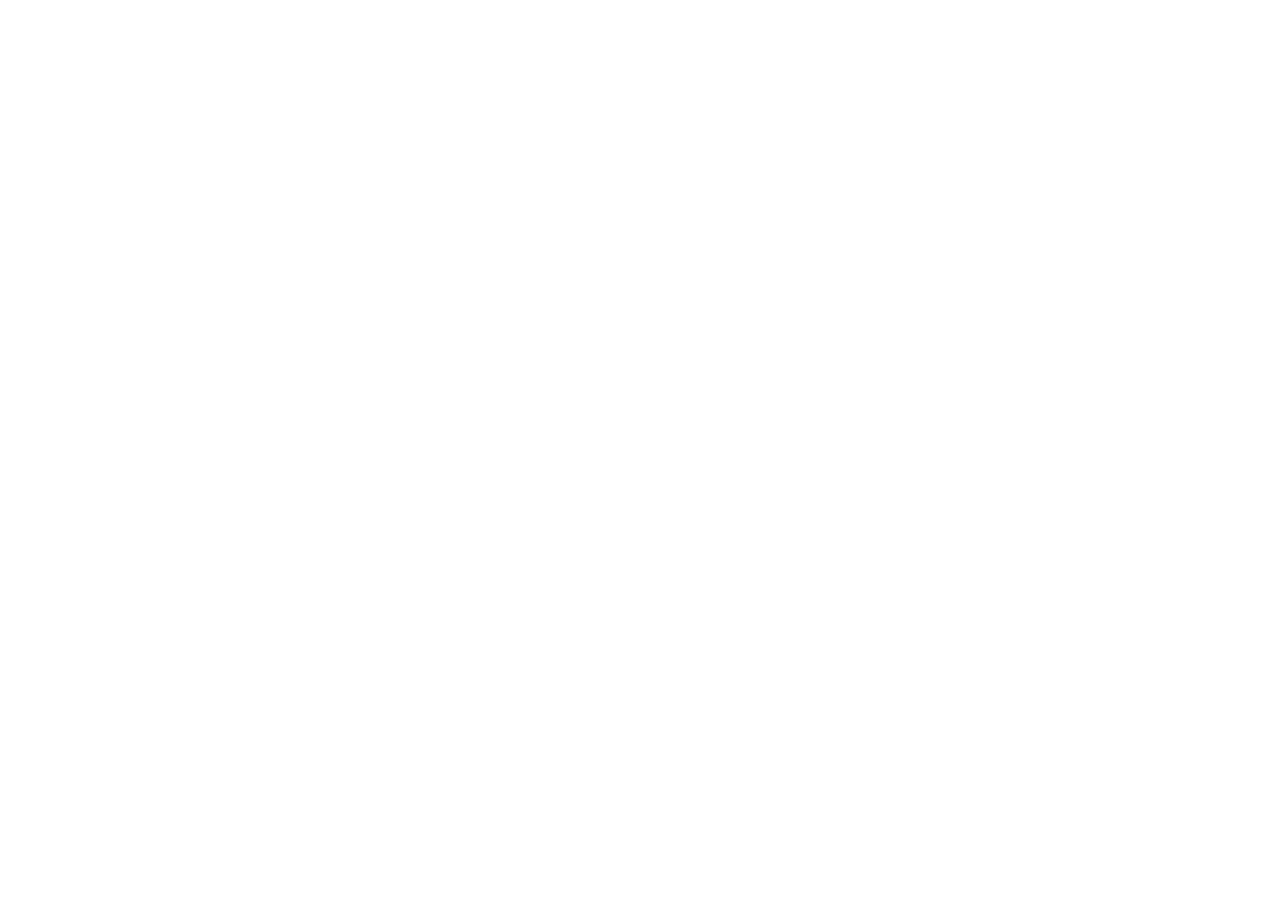
==== recipes/carbonara.html @ 93001343 "Created recipe html files" ====
<!DOCTYPE html>
<html lang="en">
<head>
    <meta charset="UTF-8">
    <meta name="viewport" content="width=device-width, initial-scale=1.0">
    <title>Carbonara</title>
</head>
<body>
    
</body>
</html>
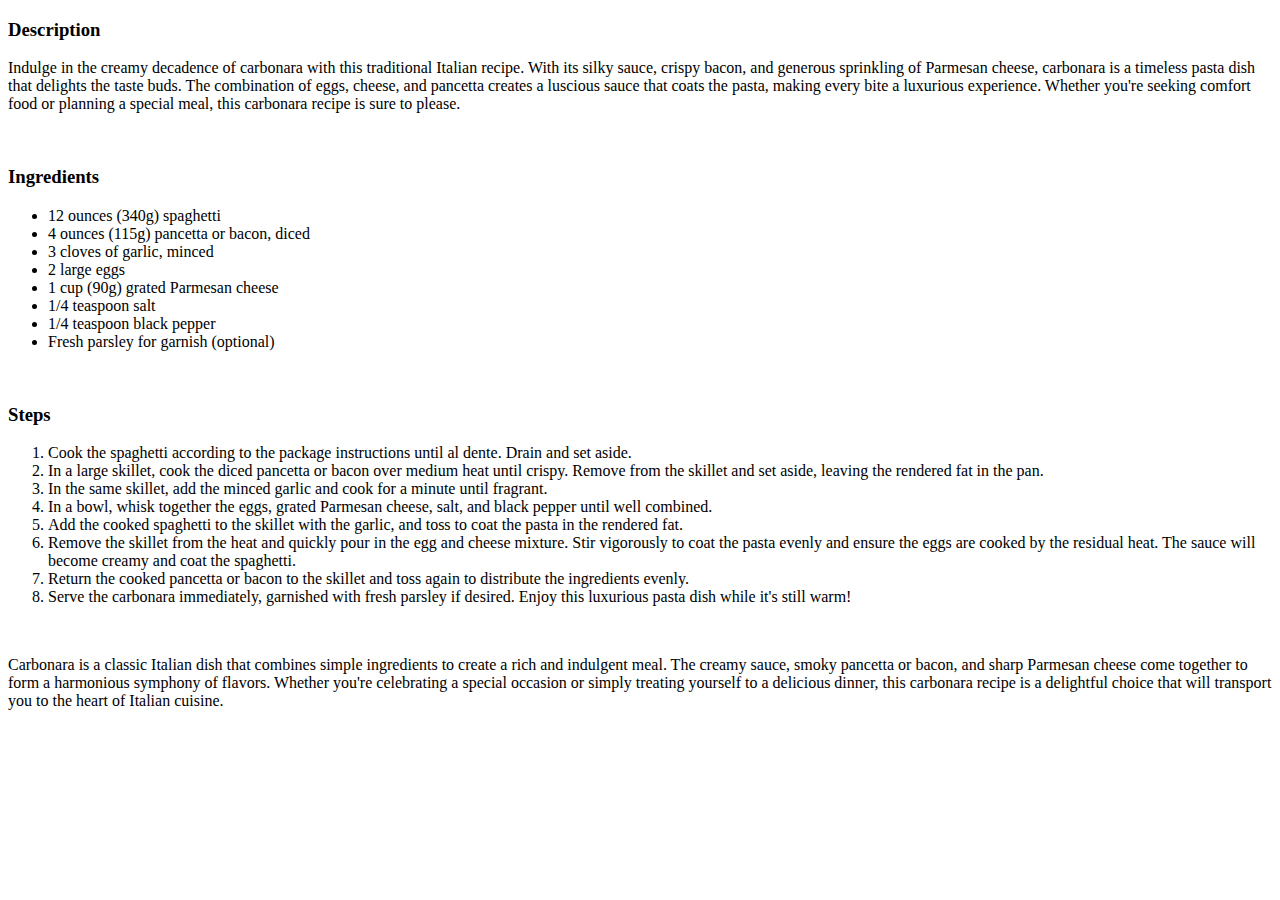
==== commit 845de339: "Added content to recipes" ====
--- a/recipes/carbonara.html
+++ b/recipes/carbonara.html
@@ -6,6 +6,35 @@
     <title>Carbonara</title>
 </head>
 <body>
-    
+    <h3>Description</h3>
+    <p>
+        Indulge in the creamy decadence of carbonara with this traditional Italian recipe. With its silky sauce, crispy bacon, and generous sprinkling of Parmesan cheese, carbonara is a timeless pasta dish that delights the taste buds. The combination of eggs, cheese, and pancetta creates a luscious sauce that coats the pasta, making every bite a luxurious experience. Whether you're seeking comfort food or planning a special meal, this carbonara recipe is sure to please.
+    </p>
+    <br />
+    <h3>Ingredients</h3>
+    <ul>
+        <li>12 ounces (340g) spaghetti</li>
+        <li>4 ounces (115g) pancetta or bacon, diced</li>
+        <li>3 cloves of garlic, minced</li>
+        <li>2 large eggs</li>
+        <li>1 cup (90g) grated Parmesan cheese</li>
+        <li>1/4 teaspoon salt</li>
+        <li>1/4 teaspoon black pepper</li>
+        <li>Fresh parsley for garnish (optional)</li>
+    </ul>
+    <br />
+    <h3>Steps</h3>
+    <ol>
+        <li>Cook the spaghetti according to the package instructions until al dente. Drain and set aside.</li>
+        <li>In a large skillet, cook the diced pancetta or bacon over medium heat until crispy. Remove from the skillet and set aside, leaving the rendered fat in the pan.</li>
+        <li>In the same skillet, add the minced garlic and cook for a minute until fragrant.</li>
+        <li>In a bowl, whisk together the eggs, grated Parmesan cheese, salt, and black pepper until well combined.</li>
+        <li>Add the cooked spaghetti to the skillet with the garlic, and toss to coat the pasta in the rendered fat.</li>
+        <li>Remove the skillet from the heat and quickly pour in the egg and cheese mixture. Stir vigorously to coat the pasta evenly and ensure the eggs are cooked by the residual heat. The sauce will become creamy and coat the spaghetti.</li>
+        <li>Return the cooked pancetta or bacon to the skillet and toss again to distribute the ingredients evenly.</li>
+        <li>Serve the carbonara immediately, garnished with fresh parsley if desired. Enjoy this luxurious pasta dish while it's still warm!</li>
+    </ol>
+    <br>
+    <p>Carbonara is a classic Italian dish that combines simple ingredients to create a rich and indulgent meal. The creamy sauce, smoky pancetta or bacon, and sharp Parmesan cheese come together to form a harmonious symphony of flavors. Whether you're celebrating a special occasion or simply treating yourself to a delicious dinner, this carbonara recipe is a delightful choice that will transport you to the heart of Italian cuisine.</p>  
 </body>
 </html>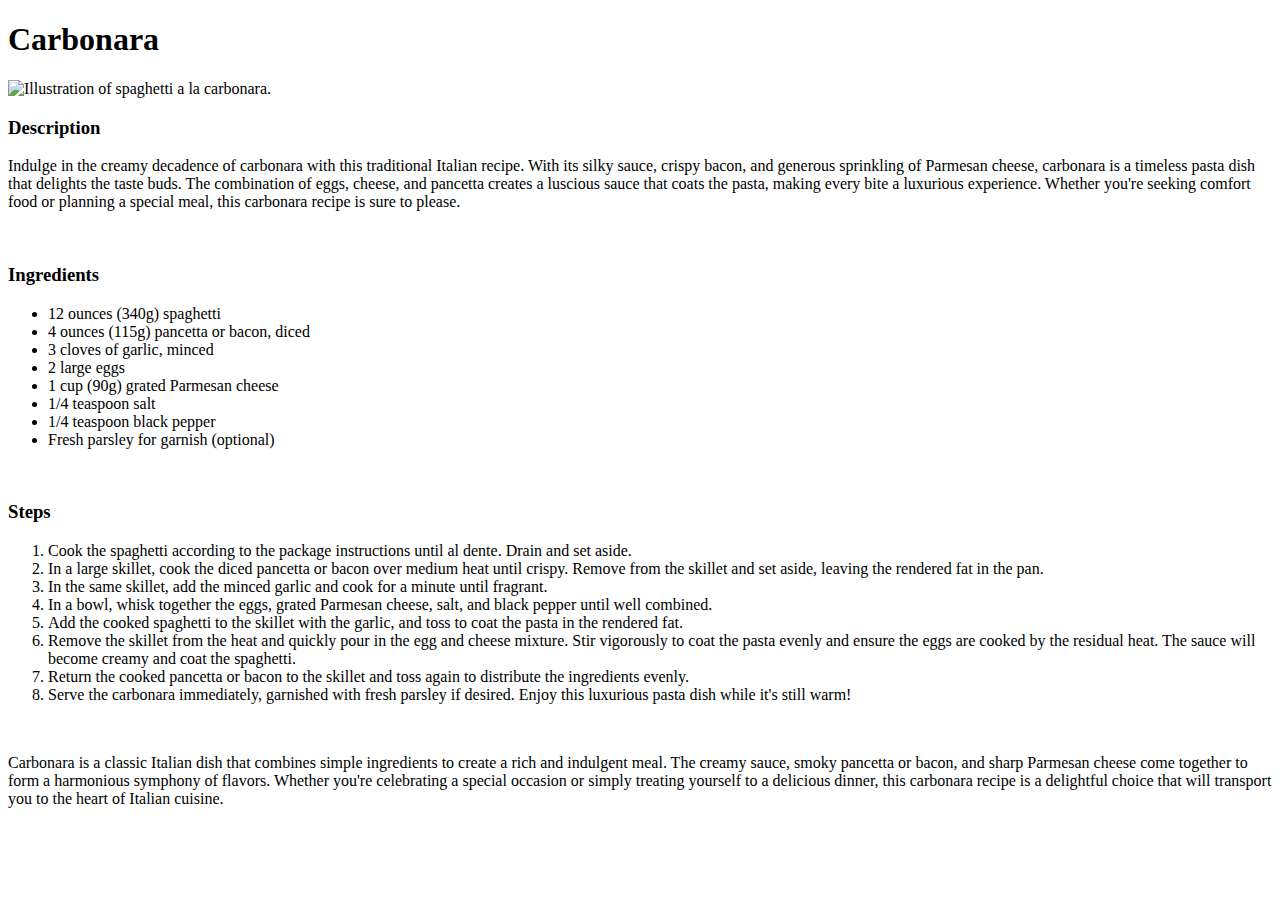
==== commit d390031e: "Added images and headers" ====
--- a/recipes/carbonara.html
+++ b/recipes/carbonara.html
@@ -6,6 +6,8 @@
     <title>Carbonara</title>
 </head>
 <body>
+    <h1>Carbonara</h1>
+    <img src="../images/carbo.png" alt="Illustration of spaghetti a la carbonara.">
     <h3>Description</h3>
     <p>
         Indulge in the creamy decadence of carbonara with this traditional Italian recipe. With its silky sauce, crispy bacon, and generous sprinkling of Parmesan cheese, carbonara is a timeless pasta dish that delights the taste buds. The combination of eggs, cheese, and pancetta creates a luscious sauce that coats the pasta, making every bite a luxurious experience. Whether you're seeking comfort food or planning a special meal, this carbonara recipe is sure to please.
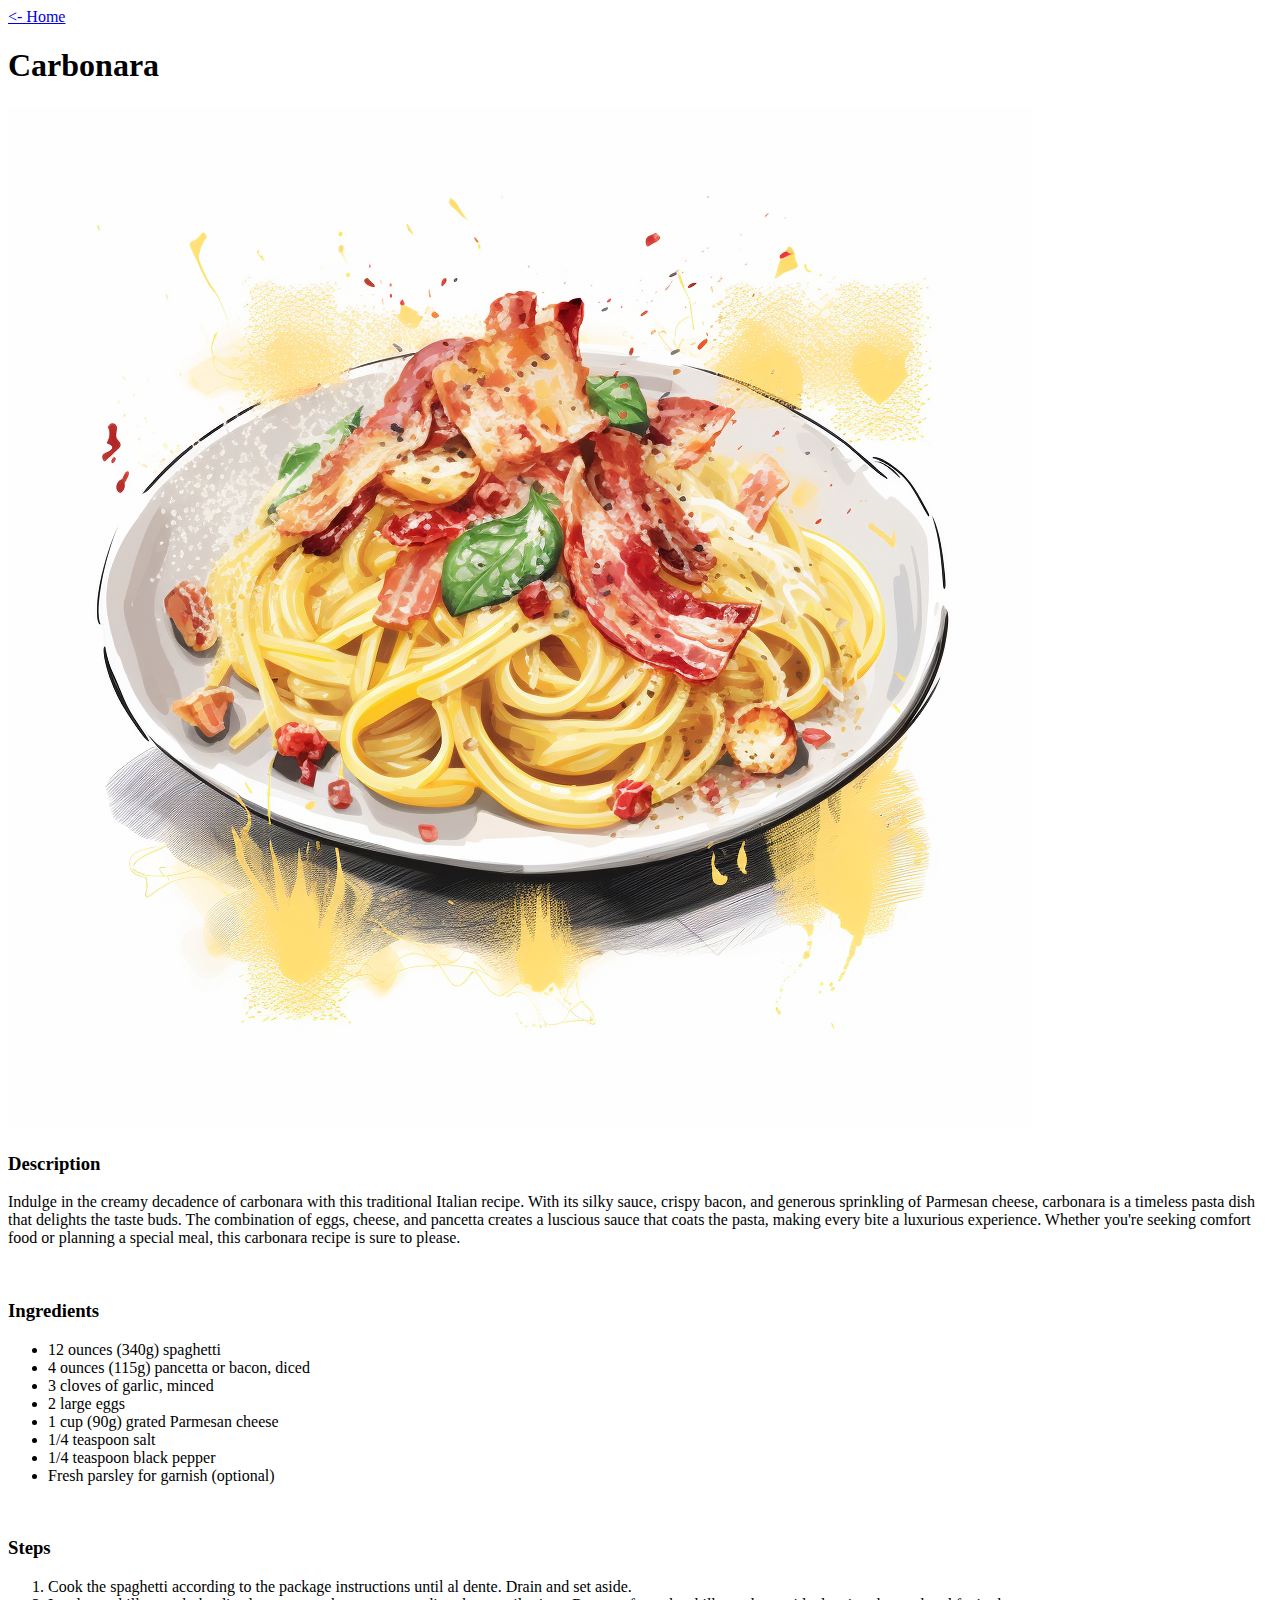
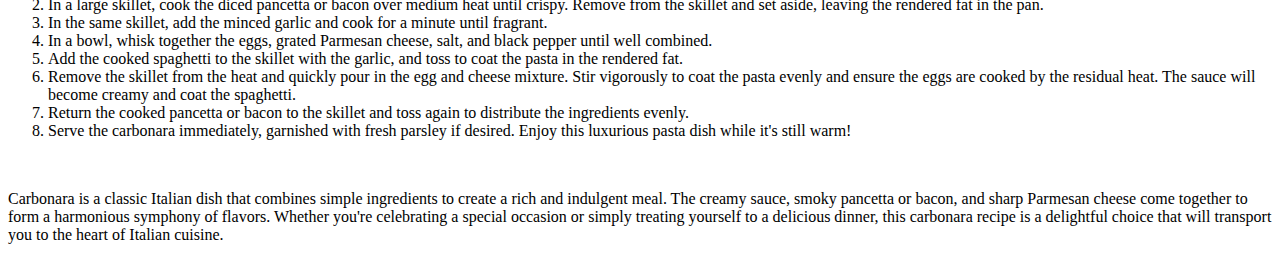
==== commit e396ac28: "Nav bar" ====
--- a/recipes/carbonara.html
+++ b/recipes/carbonara.html
@@ -6,6 +6,7 @@
     <title>Carbonara</title>
 </head>
 <body>
+    <a href="../index.html"><- Home</a>
     <h1>Carbonara</h1>
     <img src="../images/carbo.png" alt="Illustration of spaghetti a la carbonara.">
     <h3>Description</h3>
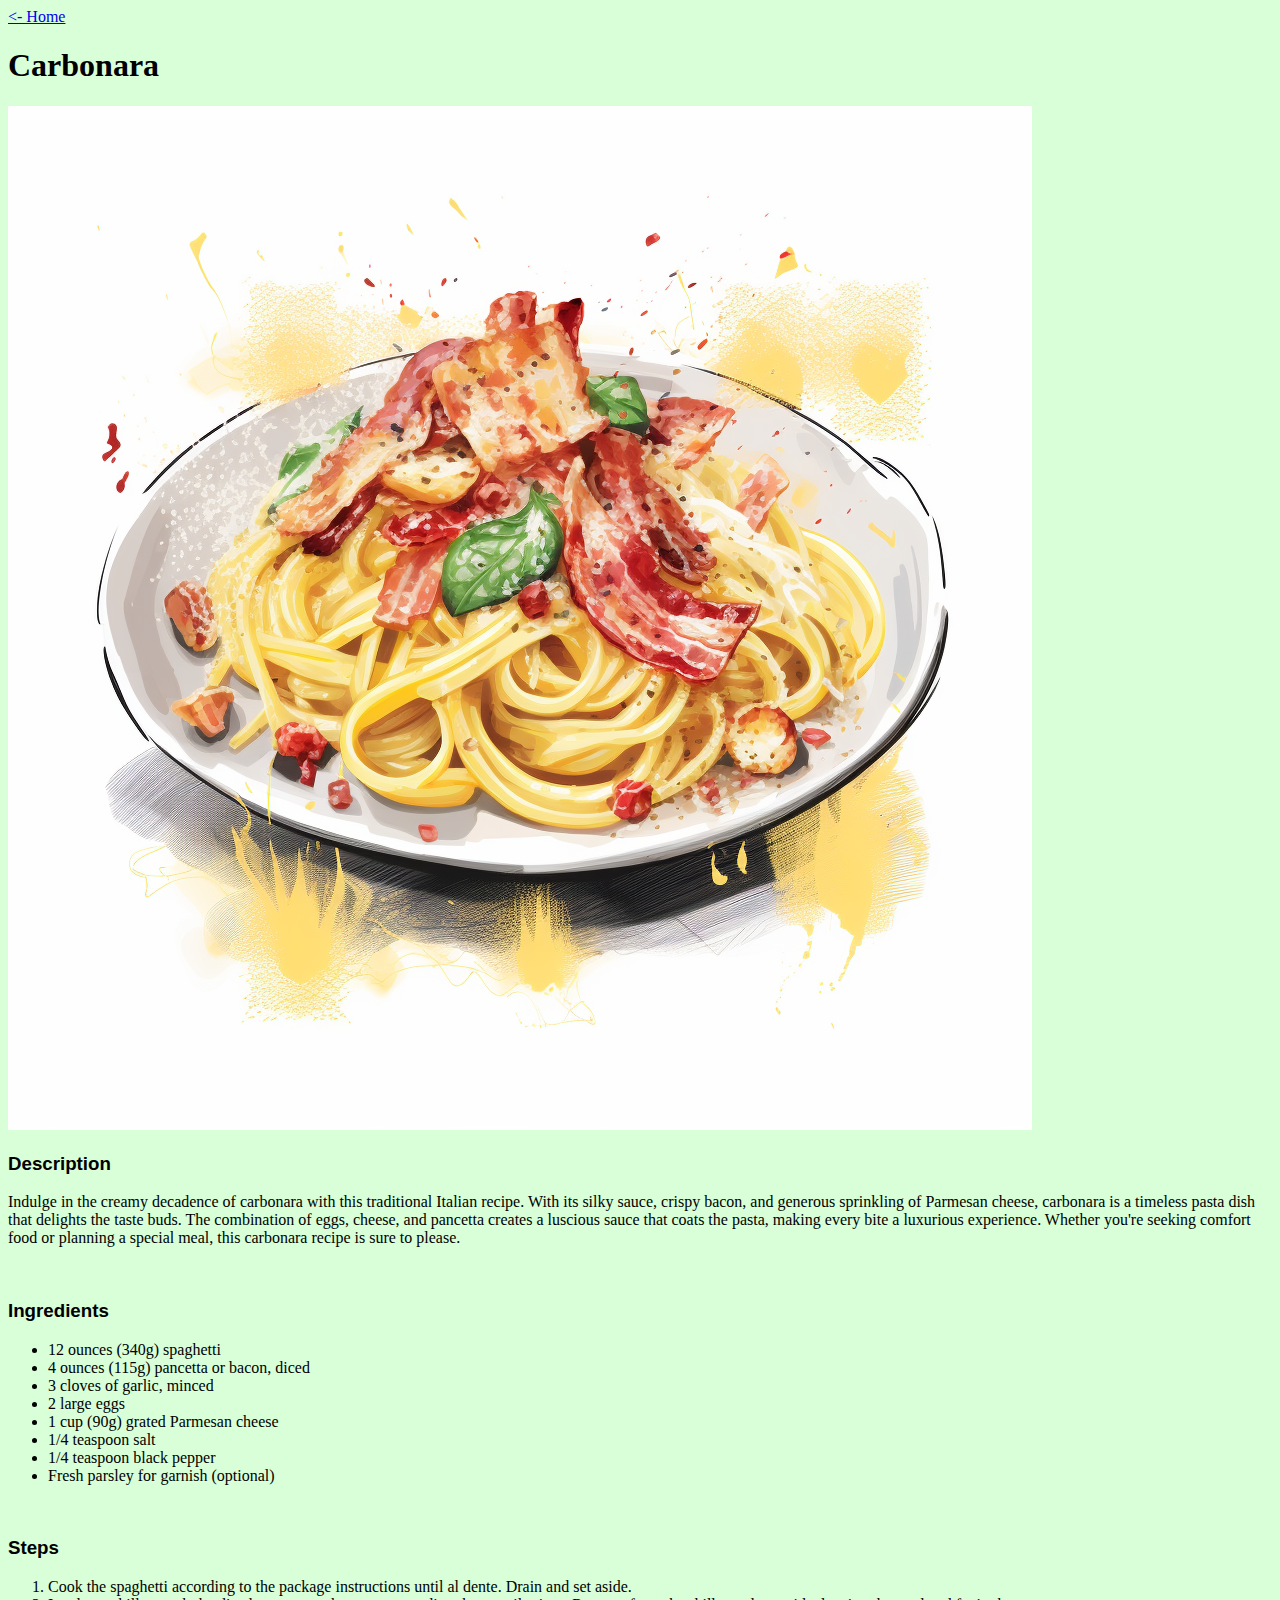
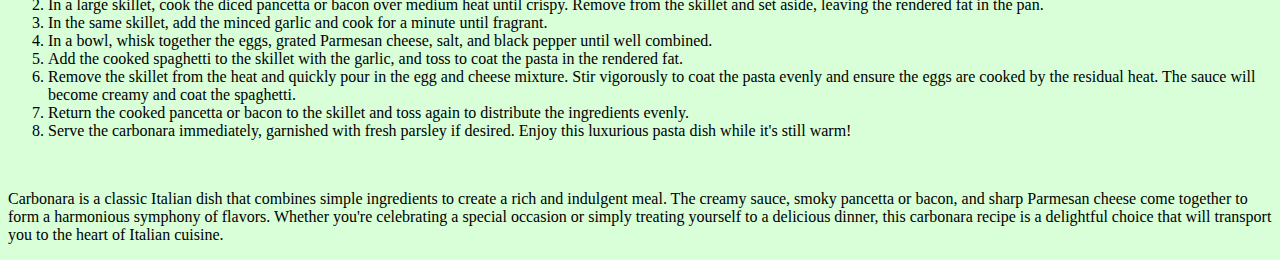
==== commit 6200f77c: "CSS" ====
--- a/recipes/carbonara.html
+++ b/recipes/carbonara.html
@@ -2,6 +2,7 @@
 <html lang="en">
 <head>
     <meta charset="UTF-8">
+    <link rel="stylesheet" href="../styles.css" />
     <meta name="viewport" content="width=device-width, initial-scale=1.0">
     <title>Carbonara</title>
 </head>
--- a/styles.css
+++ b/styles.css
@@ -0,0 +1,20 @@
+body,
+footer {
+  height: auto;
+  width: auto;
+  background-color: rgb(216, 255, 216);
+}
+.header,
+h3 {
+  font-family: Verdana, Geneva, Tahoma, sans-serif;
+}
+.smol {
+  font-size: 12px;
+  text-align: end;
+}
+.nav {
+  text-align: center;
+  align-items: center;
+  background-color: white;
+  font-size: x-large;
+}
